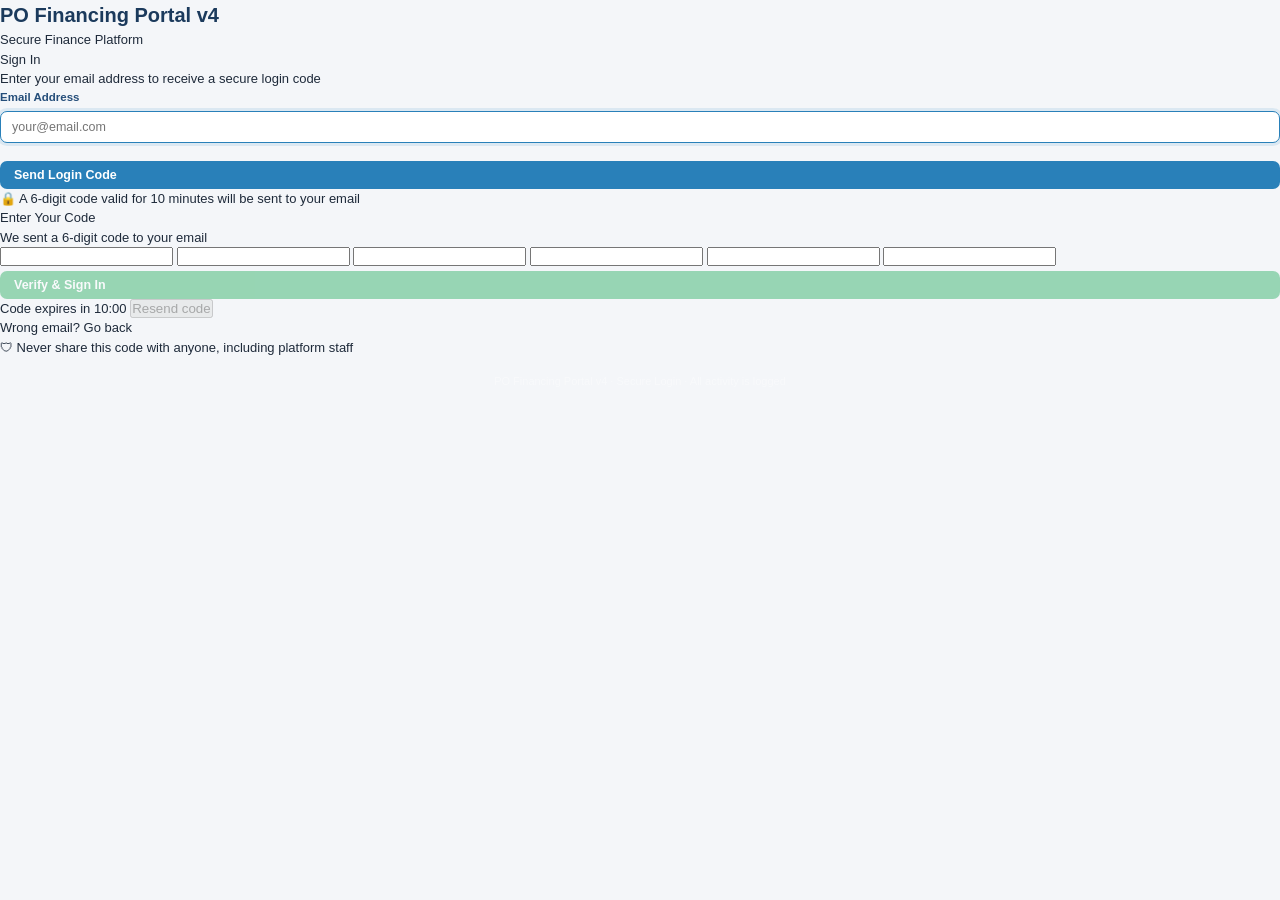
==== index.html @ a60dd1bc "Add files via upload" ====
<!DOCTYPE html>
<!-- ============================================================
     index.html
     Version : 2.2
     Updated : 2026-04-03
     Changes :
       v1.7 — External config.js + navbar.js; clears stale sessionStorage.
       v1.9 — Cache-busting ?v=1.6 on all shared asset references.
       v2.0 — Debug: all catch blocks show e.message on screen.
       v2.1 — (previous fix)
       v2.2 — Asset refs bumped to ?v=1.8 (navbar.js v1.8).
               index.html deliberately does NOT set POF_REQUIRE_AUTH.
               navbar.js v1.7 auth gate caused an infinite redirect loop
               here: no token -> redirect to /index.html -> no token ->
               loop. Fixed in navbar.js v1.8: gate only fires when
               POF_REQUIRE_AUTH = true is set before navbar.js loads.
               Login page is a public page and must never set this flag.
     ============================================================ -->
<html>
<head>
  <meta charset="UTF-8">
  <meta name="viewport" content="width=device-width, initial-scale=1">
  <title>Login — PO Financing Portal v4</title>
  <link rel="stylesheet" href="/css/styles.css?v=1.8">
  <script src="/js/config.js?v=1.8"></script>
  <script src="/js/navbar.js?v=1.8"></script>
</head>
<body>
<script>
// Dynamic platform name injection from POF_CONFIG
document.addEventListener('DOMContentLoaded', function() {
  const name = window.POF_CONFIG && window.POF_CONFIG.PLATFORM_NAME;
  if (name) {
    document.querySelectorAll('.platform-name').forEach(el => el.textContent = name);
    document.querySelectorAll('.platform-currency').forEach(el => el.textContent = window.POF_CONFIG.CURRENCY || 'MYR');
    document.querySelectorAll('.platform-timezone').forEach(el => el.textContent = window.POF_CONFIG.TIMEZONE || '');
    document.title = document.title.replace('PO Financing Portal v4', name);
  }
});
</script>



<div class="login-wrap">
  <div class="login-card">
    <div class="login-logo">
      <h1><span class="platform-name">PO Financing Portal v4</span></h1>
      <p>Secure Finance Platform</p>
    </div>

    <!-- Step 1: Email -->
    <div id="step-email" class="step active">
      <div class="login-title">Sign In</div>
      <div class="login-sub">Enter your email address to receive a secure login code</div>
      <div id="err-email" class="err-msg"></div>
      <div class="form-group">
        <label class="form-label">Email Address</label>
        <input type="email" id="inp-email" class="form-control" placeholder="your@email.com"
               autocomplete="email" autofocus
               onkeydown="if(event.key==='Enter')doSendOtp()">
      </div>
      <button class="btn btn-primary" onclick="doSendOtp()" style="width:100%;margin-top:4px" id="btn-send">
        Send Login Code
      </button>
      <div class="security-note">
        🔒 A 6-digit code valid for 10 minutes will be sent to your email
      </div>
    </div>

    <!-- Step 2: OTP -->
    <div id="step-otp" class="step">
      <div class="login-title">Enter Your Code</div>
      <div class="login-sub" id="otp-sub">We sent a 6-digit code to your email</div>
      <div id="err-otp" class="err-msg"></div>

      <div class="otp-grid" id="otp-grid">
        <input type="text" class="otp-digit" maxlength="1" inputmode="numeric" pattern="[0-9]">
        <input type="text" class="otp-digit" maxlength="1" inputmode="numeric" pattern="[0-9]">
        <input type="text" class="otp-digit" maxlength="1" inputmode="numeric" pattern="[0-9]">
        <input type="text" class="otp-digit" maxlength="1" inputmode="numeric" pattern="[0-9]">
        <input type="text" class="otp-digit" maxlength="1" inputmode="numeric" pattern="[0-9]">
        <input type="text" class="otp-digit" maxlength="1" inputmode="numeric" pattern="[0-9]">
      </div>

      <button class="btn btn-success" onclick="doVerifyOtp()" style="width:100%;margin-top:4px" id="btn-verify" disabled>
        Verify & Sign In
      </button>

      <div class="resend-row">
        Code expires in <span class="timer" id="otp-timer">10:00</span>
        <button class="resend-btn" id="btn-resend" onclick="doResend()" disabled>Resend code</button>
      </div>

      <div class="back-link">
        Wrong email? <span onclick="goBack()">Go back</span>
      </div>

      <div class="security-note">
        🛡 Never share this code with anyone, including platform staff
      </div>
    </div>

  </div>
  <div style="text-align:center;margin-top:16px;font-size:11px;color:rgba(255,255,255,0.4)">
    <span class="platform-name">PO Financing Portal v4</span> · Secure Login · All activity is logged
  </div>
</div>

<div id="toast"></div>

<script>
let currentEmail = '';
let timerInterval = null;
let timerSeconds  = 600; // 10 min

// ── OTP Grid wiring ───────────────────────────────────────────
const digits = document.querySelectorAll('.otp-digit');
digits.forEach((d, i) => {
  d.addEventListener('input', () => {
    d.value = d.value.replace(/\D/g, '').slice(-1);
    d.classList.toggle('filled', d.value !== '');
    if (d.value && i < 5) digits[i + 1].focus();
    checkOtpComplete();
  });
  d.addEventListener('keydown', e => {
    if (e.key === 'Backspace' && !d.value && i > 0) digits[i - 1].focus();
    if (e.key === 'Enter') doVerifyOtp();
  });
  d.addEventListener('paste', e => {
    e.preventDefault();
    const paste = (e.clipboardData || window.clipboardData).getData('text').replace(/\D/g,'').slice(0,6);
    paste.split('').forEach((c, idx) => { if (digits[idx]) { digits[idx].value = c; digits[idx].classList.add('filled'); }});
    checkOtpComplete();
    if (paste.length === 6) digits[5].focus();
  });
});

function checkOtpComplete() {
  const code = getOtpValue();
  document.getElementById('btn-verify').disabled = code.length < 6;
}

function getOtpValue() {
  return Array.from(digits).map(d => d.value).join('');
}

function clearOtp() {
  digits.forEach(d => { d.value = ''; d.classList.remove('filled'); });
  digits[0].focus();
  document.getElementById('btn-verify').disabled = true;
}

// ── Step 1: Send OTP ──────────────────────────────────────────
async function doSendOtp() {
  const email = document.getElementById('inp-email').value.trim();
  const errEl = document.getElementById('err-email');
  errEl.classList.remove('show');

  if (!email || !email.includes('@')) {
    showErr('err-email', 'Please enter a valid email address');
    return;
  }

  const btn = document.getElementById('btn-send');
  btn.disabled = true;
  btn.innerHTML = '<span class="spinner"></span> Sending…';

  try {
    const res = await API.call('SEND_OTP', { email });
    if (!res.success && res.error) {
      showErr('err-email', res.error);
      btn.disabled = false;
      btn.textContent = 'Send Login Code';
      return;
    }
    currentEmail = email;
    document.getElementById('otp-sub').textContent =
      `We sent a 6-digit code to ${email.replace(/(.{2}).+(@.+)/, '$1…$2')}`;
    showStep('step-otp');
    startTimer();
    digits[0].focus();
  } catch(e) {
    showErr('err-email', 'Error: ' + e.message);
    btn.disabled = false;
    btn.textContent = 'Send Login Code';
  }
}

// ── Step 2: Verify OTP ────────────────────────────────────────
async function doVerifyOtp() {
  const otp   = getOtpValue();
  const errEl = document.getElementById('err-otp');
  errEl.classList.remove('show');

  if (otp.length < 6) return;

  const btn = document.getElementById('btn-verify');
  btn.disabled = true;
  btn.innerHTML = '<span class="spinner"></span> Verifying…';

  try {
    const res = await API.call('VERIFY_OTP', { email: currentEmail, otp });

    if (!res.success) {
      showErr('err-otp', res.error || 'Invalid code. Please try again.');
      clearOtp();
      btn.disabled = false;
      btn.textContent = 'Verify & Sign In';
      return;
    }

    // Store session
    sessionStorage.setItem('pof_token',   res.token);
    sessionStorage.setItem('pof_user',    JSON.stringify({
      userId:      res.userId,
      email:       res.email,
      fullName:    res.fullName,
      realm:       res.realm,
      primaryRole: res.primaryRole,
      clientId:    res.clientId,
      investorId:  res.investorId,
    }));

    btn.innerHTML = '✓ Signed in! Redirecting…';
    clearInterval(timerInterval);

    // Redirect to correct portal
    setTimeout(() => { window.location.href = res.redirectTo || '?page=ops'; }, 600);

  } catch(e) {
    showErr('err-otp', 'Error: ' + e.message);
    clearOtp();
    btn.disabled = false;
    btn.textContent = 'Verify & Sign In';
  }
}

// ── Resend ────────────────────────────────────────────────────
async function doResend() {
  clearInterval(timerInterval);
  clearOtp();
  document.getElementById('err-otp').classList.remove('show');
  document.getElementById('btn-resend').disabled = true;

  try {
    const res = await API.call('SEND_OTP', { email: currentEmail });
    if (!res.success && res.error) {
      showErr('err-otp', res.error);
    } else {
      Toast.success('New code sent!');
      timerSeconds = 600;
      startTimer();
    }
  } catch(e) {
    showErr('err-otp', 'Error: ' + e.message);
  }
}

function goBack() {
  clearInterval(timerInterval);
  clearOtp();
  document.getElementById('err-email').classList.remove('show');
  document.getElementById('err-otp').classList.remove('show');
  const btn = document.getElementById('btn-send');
  btn.disabled = false;
  btn.textContent = 'Send Login Code';
  showStep('step-email');
}

// ── Timer ─────────────────────────────────────────────────────
function startTimer() {
  timerSeconds = 600;
  document.getElementById('btn-resend').disabled = true;
  clearInterval(timerInterval);
  timerInterval = setInterval(() => {
    timerSeconds--;
    const m = Math.floor(timerSeconds / 60);
    const s = timerSeconds % 60;
    document.getElementById('otp-timer').textContent =
      `${String(m).padStart(2,'0')}:${String(s).padStart(2,'0')}`;
    if (timerSeconds <= 0) {
      clearInterval(timerInterval);
      document.getElementById('otp-timer').textContent = 'Expired';
      document.getElementById('otp-timer').style.color = 'var(--red)';
      document.getElementById('btn-resend').disabled = false;
      document.getElementById('btn-verify').disabled = true;
      showErr('err-otp', 'Code has expired. Please request a new one.');
    }
    // Enable resend after 60s
    if (timerSeconds === 540) document.getElementById('btn-resend').disabled = false;
  }, 1000);
}

// ── Helpers ───────────────────────────────────────────────────
function showStep(id) {
  document.querySelectorAll('.step').forEach(s => s.classList.remove('active'));
  document.getElementById(id).classList.add('active');
}

function showErr(id, msg) {
  const el = document.getElementById(id);
  el.textContent = msg;
  el.classList.add('show');
}

// ── Check if already logged in ────────────────────────────────
async function checkExistingSession() {
  const token = sessionStorage.getItem('pof_token');
  if (!token) return;
  try {
    const ctx = await API.call('GET_SESSION_CONTEXT', {});
    if (ctx.valid) {
      window.location.href = ctx.redirectTo || '?page=ops';
    } else {
      sessionStorage.removeItem('pof_token');
      sessionStorage.removeItem('pof_user');
    }
  } catch(e) {
    sessionStorage.removeItem('pof_token');
  }
}

document.addEventListener('DOMContentLoaded', () => {
  API.token = sessionStorage.getItem('pof_token');
  checkExistingSession();
  document.getElementById('inp-email').focus();
});
</script>
</body>
</html>
---- css/styles.css ----
:root {
  --navy:   #1B3A5C;
  --navy2:  #254E7A;
  --blue:   #2980B9;
  --teal:   #1ABC9C;
  --amber:  #E67E22;
  --red:    #E74C3C;
  --green:  #27AE60;
  --purple: #8E44AD;
  --lgray:  #F4F6F9;
  --mgray:  #8E9BAE;
  --border: #DDE3ED;
  --text:   #1E2A3A;
  --white:  #FFFFFF;
  --shadow: 0 2px 8px rgba(27,58,92,0.10);
  --shadow-md: 0 4px 16px rgba(27,58,92,0.14);
  --radius: 10px;
  --font: 'Inter', -apple-system, BlinkMacSystemFont, 'Segoe UI', sans-serif;
}
* { box-sizing: border-box; margin: 0; padding: 0; }
body { font-family: var(--font); background: var(--lgray); color: var(--text); font-size: 13px; line-height: 1.5; }
h1 { font-size: 20px; font-weight: 700; color: var(--navy); }
h2 { font-size: 15px; font-weight: 600; color: var(--navy); }
h3 { font-size: 13px; font-weight: 600; color: var(--navy2); }

/* Layout */
.app-layout   { display: flex; min-height: 100vh; }
.sidebar      { width: 220px; background: var(--navy); min-height: 100vh; flex-shrink: 0; position: fixed; top: 0; left: 0; bottom: 0; overflow-y: auto; z-index: 100; }
.main-content { margin-left: 220px; flex: 1; min-height: 100vh; padding: 24px; }
.topbar       { display: flex; justify-content: space-between; align-items: center; margin-bottom: 20px; }

/* Sidebar */
.sidebar-logo  { padding: 20px 16px; border-bottom: 1px solid rgba(255,255,255,0.12); }
.sidebar-logo h1 { color: #fff; font-size: 14px; line-height: 1.3; }
.sidebar-logo small { color: rgba(255,255,255,0.55); font-size: 11px; }
.sidebar-section { padding: 8px 0; border-bottom: 1px solid rgba(255,255,255,0.08); }
.sidebar-section-label { font-size: 10px; font-weight: 700; color: rgba(255,255,255,0.4); letter-spacing: 0.08em; text-transform: uppercase; padding: 8px 16px 4px; }
.nav-link { display: flex; align-items: center; gap: 9px; padding: 9px 16px; color: rgba(255,255,255,0.75); text-decoration: none; font-size: 12.5px; transition: all 0.15s; cursor: pointer; border: none; background: none; width: 100%; text-align: left; }
.nav-link:hover, .nav-link.active { background: rgba(255,255,255,0.12); color: #fff; }
.nav-link svg { flex-shrink: 0; opacity: 0.8; }

/* Cards */
.card         { background: var(--white); border-radius: var(--radius); box-shadow: var(--shadow); padding: 18px 20px; }
.card-header  { display: flex; justify-content: space-between; align-items: center; margin-bottom: 14px; padding-bottom: 10px; border-bottom: 1px solid var(--border); }
.card-title   { font-size: 13px; font-weight: 600; color: var(--navy); }
.grid-2 { display: grid; grid-template-columns: 1fr 1fr; gap: 16px; }
.grid-3 { display: grid; grid-template-columns: 1fr 1fr 1fr; gap: 16px; }
.grid-4 { display: grid; grid-template-columns: repeat(4, 1fr); gap: 14px; }

/* KPI Cards */
.kpi { background: var(--white); border-radius: var(--radius); padding: 16px 18px; box-shadow: var(--shadow); border-left: 4px solid var(--blue); }
.kpi-label  { font-size: 11px; color: var(--mgray); font-weight: 600; text-transform: uppercase; letter-spacing: 0.04em; }
.kpi-value  { font-size: 22px; font-weight: 700; color: var(--navy); margin: 4px 0 2px; }
.kpi-sub    { font-size: 11px; color: var(--mgray); }
.kpi.green  { border-left-color: var(--green); }
.kpi.amber  { border-left-color: var(--amber); }
.kpi.red    { border-left-color: var(--red); }
.kpi.teal   { border-left-color: var(--teal); }
.kpi.purple { border-left-color: var(--purple); }

/* Tables */
.tbl-wrap { overflow-x: auto; }
table     { width: 100%; border-collapse: collapse; font-size: 12.5px; }
thead th  { background: var(--navy); color: #fff; padding: 9px 12px; text-align: left; font-size: 11px; font-weight: 600; white-space: nowrap; }
tbody td  { padding: 9px 12px; border-bottom: 1px solid var(--border); vertical-align: middle; }
tbody tr:hover { background: #F8FAFC; }
tbody tr:last-child td { border-bottom: none; }

/* Badges */
.badge { display: inline-flex; align-items: center; padding: 2px 9px; border-radius: 20px; font-size: 11px; font-weight: 600; white-space: nowrap; }
.badge-green  { background: #E8F8F2; color: #1D8A55; }
.badge-red    { background: #FDEDEC; color: #C0392B; }
.badge-amber  { background: #FEF6E7; color: #C07000; }
.badge-blue   { background: #EBF4FB; color: #1A6FA8; }
.badge-purple { background: #F4ECF7; color: #7D3C98; }
.badge-gray   { background: #F0F3F7; color: #5D6D7E; }
.badge-teal   { background: #E8F8F5; color: #148F77; }
.badge-navy   { background: #EBF0F7; color: #1B3A5C; }

/* Buttons */
.btn { display: inline-flex; align-items: center; gap: 6px; padding: 7px 14px; border-radius: 7px; font-size: 12.5px; font-weight: 600; cursor: pointer; border: none; transition: all 0.15s; }
.btn-primary  { background: var(--blue);  color: #fff; }
.btn-primary:hover  { background: #2070A5; }
.btn-success  { background: var(--green); color: #fff; }
.btn-success:hover  { background: #229954; }
.btn-amber    { background: var(--amber); color: #fff; }
.btn-amber:hover    { background: #CA6F1E; }
.btn-danger   { background: var(--red);   color: #fff; }
.btn-danger:hover   { background: #C0392B; }
.btn-ghost    { background: transparent; border: 1px solid var(--border); color: var(--text); }
.btn-ghost:hover    { background: var(--lgray); }
.btn-sm { padding: 4px 10px; font-size: 11.5px; }
.btn:disabled { opacity: 0.45; cursor: not-allowed; }

/* Forms */
.form-group { margin-bottom: 14px; }
.form-label { display: block; font-size: 11.5px; font-weight: 600; color: var(--navy2); margin-bottom: 5px; }
.form-control, select, textarea {
  width: 100%; padding: 8px 11px; border: 1px solid var(--border);
  border-radius: 7px; font-size: 12.5px; color: var(--text);
  background: var(--white); transition: border 0.15s; font-family: var(--font);
}
.form-control:focus, select:focus, textarea:focus { outline: none; border-color: var(--blue); box-shadow: 0 0 0 3px rgba(41,128,185,0.12); }
textarea { resize: vertical; min-height: 70px; }
.form-hint { font-size: 11px; color: var(--mgray); margin-top: 4px; }
.form-row   { display: grid; grid-template-columns: 1fr 1fr; gap: 12px; }

/* Modal */
.modal-overlay { position: fixed; inset: 0; background: rgba(0,0,0,0.45); z-index: 500; display: flex; align-items: center; justify-content: center; padding: 20px; }
.modal { background: #fff; border-radius: 12px; box-shadow: var(--shadow-md); width: 100%; max-width: 520px; max-height: 88vh; overflow-y: auto; }
.modal-lg { max-width: 720px; }
.modal-header { padding: 18px 20px 14px; border-bottom: 1px solid var(--border); display: flex; justify-content: space-between; align-items: center; }
.modal-body   { padding: 18px 20px; }
.modal-footer { padding: 14px 20px; border-top: 1px solid var(--border); display: flex; justify-content: flex-end; gap: 8px; background: var(--lgray); border-radius: 0 0 12px 12px; }
.close-btn { background: none; border: none; cursor: pointer; color: var(--mgray); font-size: 18px; padding: 2px 6px; border-radius: 4px; }
.close-btn:hover { background: var(--lgray); color: var(--text); }

/* Tabs */
.tabs      { display: flex; border-bottom: 2px solid var(--border); margin-bottom: 18px; gap: 2px; }
.tab       { padding: 8px 16px; font-size: 12.5px; font-weight: 600; color: var(--mgray); cursor: pointer; border-bottom: 3px solid transparent; margin-bottom: -2px; transition: all 0.15s; }
.tab:hover { color: var(--navy); }
.tab.active { color: var(--blue); border-bottom-color: var(--blue); }

/* Alerts */
.alert { padding: 10px 14px; border-radius: 8px; font-size: 12.5px; margin-bottom: 14px; display: flex; align-items: flex-start; gap: 8px; }
.alert-info    { background: #EBF4FB; border-left: 4px solid var(--blue); color: #1A5276; }
.alert-success { background: #E8F8F2; border-left: 4px solid var(--green); color: #1D6A3E; }
.alert-warning { background: #FEF6E7; border-left: 4px solid var(--amber); color: #784212; }
.alert-error   { background: #FDEDEC; border-left: 4px solid var(--red); color: #922B21; }

/* Utils */
.text-right  { text-align: right; }
.text-center { text-align: center; }
.text-muted  { color: var(--mgray); }
.text-green  { color: var(--green); }
.text-red    { color: var(--red); }
.text-amber  { color: var(--amber); }
.text-bold   { font-weight: 700; }
.mt-8  { margin-top: 8px; }
.mt-12 { margin-top: 12px; }
.mt-16 { margin-top: 16px; }
.mb-16 { margin-bottom: 16px; }
.hidden { display: none !important; }
.flex   { display: flex; }
.flex-between { display: flex; justify-content: space-between; align-items: center; }
.flex-gap { display: flex; gap: 8px; align-items: center; }
.amount { font-variant-numeric: tabular-nums; font-weight: 600; }

/* Progress bar */
.prog-bar { height: 8px; background: var(--border); border-radius: 99px; overflow: hidden; }
.prog-fill { height: 100%; border-radius: 99px; transition: width 0.4s; background: var(--blue); }
.prog-fill.green  { background: var(--green); }
.prog-fill.amber  { background: var(--amber); }
.prog-fill.red    { background: var(--red); }

/* Toast */
#toast { position: fixed; bottom: 24px; right: 24px; z-index: 9999; display: flex; flex-direction: column; gap: 8px; }
.toast-item { padding: 12px 16px; border-radius: 9px; color: #fff; font-size: 12.5px; font-weight: 500; box-shadow: var(--shadow-md); animation: slideIn 0.2s ease; max-width: 320px; }
.toast-item.success { background: var(--green); }
.toast-item.error   { background: var(--red); }
.toast-item.info    { background: var(--blue); }
.toast-item.warning { background: var(--amber); }
@keyframes slideIn { from { transform: translateX(60px); opacity: 0; } to { transform: translateX(0); opacity: 1; } }

/* Spinner */
.spinner { width: 18px; height: 18px; border: 2px solid rgba(255,255,255,0.35); border-top-color: #fff; border-radius: 50%; animation: spin 0.7s linear infinite; display: inline-block; }
@keyframes spin { to { transform: rotate(360deg); } }
.loading-row td { text-align: center; color: var(--mgray); padding: 24px; }

/* Divider */
.divider { height: 1px; background: var(--border); margin: 16px 0; }

/* Responsive */
@media (max-width: 900px) {
  .grid-4 { grid-template-columns: 1fr 1fr; }
  .grid-3 { grid-template-columns: 1fr 1fr; }
  .sidebar { width: 64px; }
  .sidebar .nav-label, .sidebar-section-label, .sidebar-logo small { display: none; }
  .main-content { margin-left: 64px; }
}
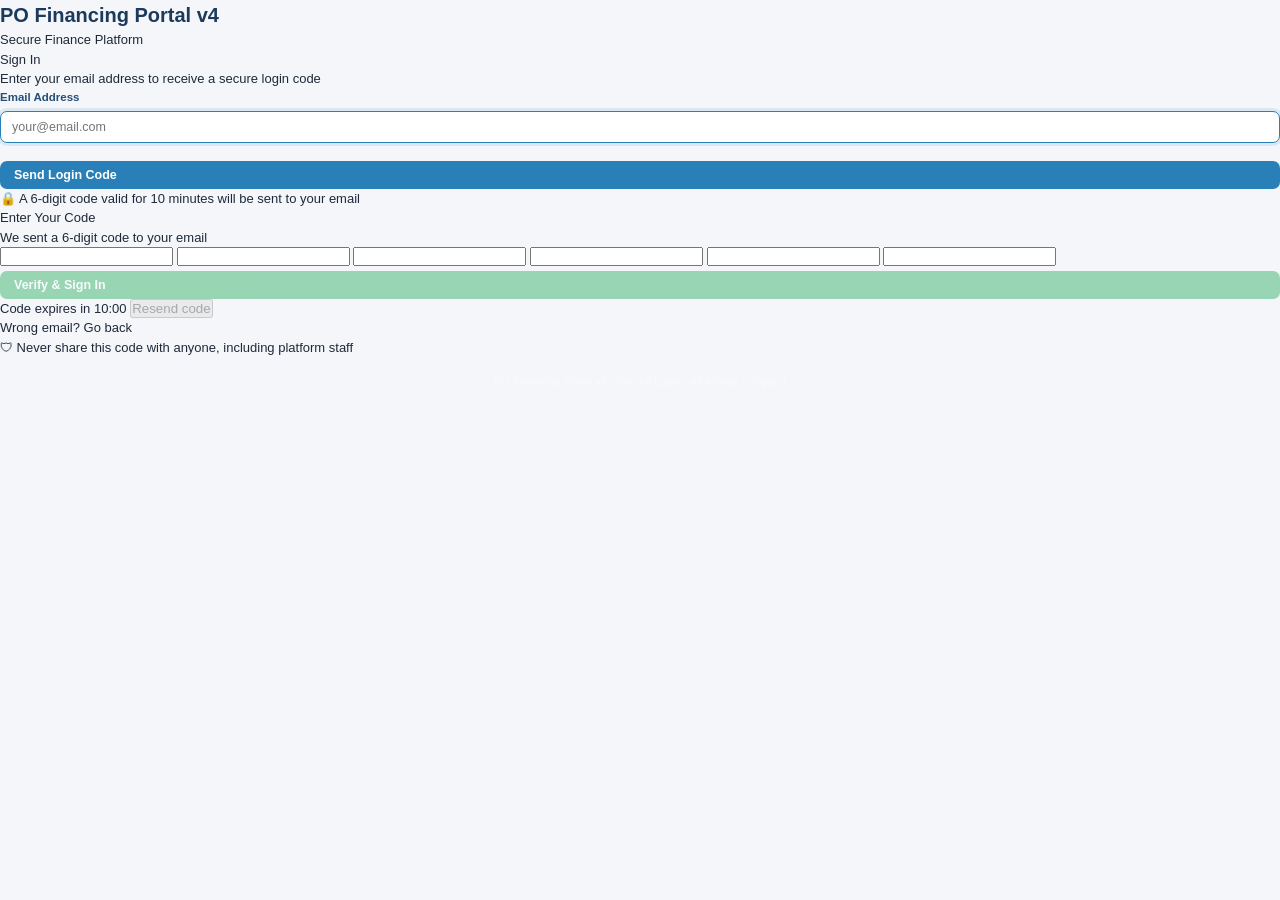
==== commit 405a4df9: "Add files via upload" ====
--- a/index.html
+++ b/index.html
@@ -1,20 +1,15 @@
 <!DOCTYPE html>
 <!-- ============================================================
      index.html
-     Version : 2.2
+     Version : 2.3
      Updated : 2026-04-03
      Changes :
-       v1.7 — External config.js + navbar.js; clears stale sessionStorage.
-       v1.9 — Cache-busting ?v=1.6 on all shared asset references.
-       v2.0 — Debug: all catch blocks show e.message on screen.
-       v2.1 — (previous fix)
-       v2.2 — Asset refs bumped to ?v=1.8 (navbar.js v1.8).
-               index.html deliberately does NOT set POF_REQUIRE_AUTH.
-               navbar.js v1.7 auth gate caused an infinite redirect loop
-               here: no token -> redirect to /index.html -> no token ->
-               loop. Fixed in navbar.js v1.8: gate only fires when
-               POF_REQUIRE_AUTH = true is set before navbar.js loads.
-               Login page is a public page and must never set this flag.
+       v2.2 — Asset refs bumped to v=1.8; no POF_REQUIRE_AUTH on login page.
+       v2.3 — Fix I1: DOMContentLoaded now clears pof_ctx on every load.
+               CLAUDE.md rule: login page must clear pof_ctx to prevent
+               stale ctx from previous broken session being reused by
+               Session.load() on next portal load without re-validating.
+               Also clears pof_ctx in checkExistingSession() error paths.
      ============================================================ -->
 <html>
 <head>
@@ -23,7 +18,7 @@
   <title>Login — PO Financing Portal v4</title>
   <link rel="stylesheet" href="/css/styles.css?v=1.8">
   <script src="/js/config.js?v=1.8"></script>
-  <script src="/js/navbar.js?v=1.8"></script>
+  <script src="/js/navbar.js?v=2.0"></script>
 </head>
 <body>
 <script>
@@ -314,13 +309,19 @@
     } else {
       sessionStorage.removeItem('pof_token');
       sessionStorage.removeItem('pof_user');
+      sessionStorage.removeItem('pof_ctx');
     }
   } catch(e) {
     sessionStorage.removeItem('pof_token');
+    sessionStorage.removeItem('pof_ctx');
   }
 }
 
 document.addEventListener('DOMContentLoaded', () => {
+  // CLAUDE.md: index.html MUST clear pof_ctx on load.
+  // Prevents a stale ctx from a previous broken session being reused
+  // by Session.load() on the next portal page without re-validating.
+  sessionStorage.removeItem('pof_ctx');
   API.token = sessionStorage.getItem('pof_token');
   checkExistingSession();
   document.getElementById('inp-email').focus();
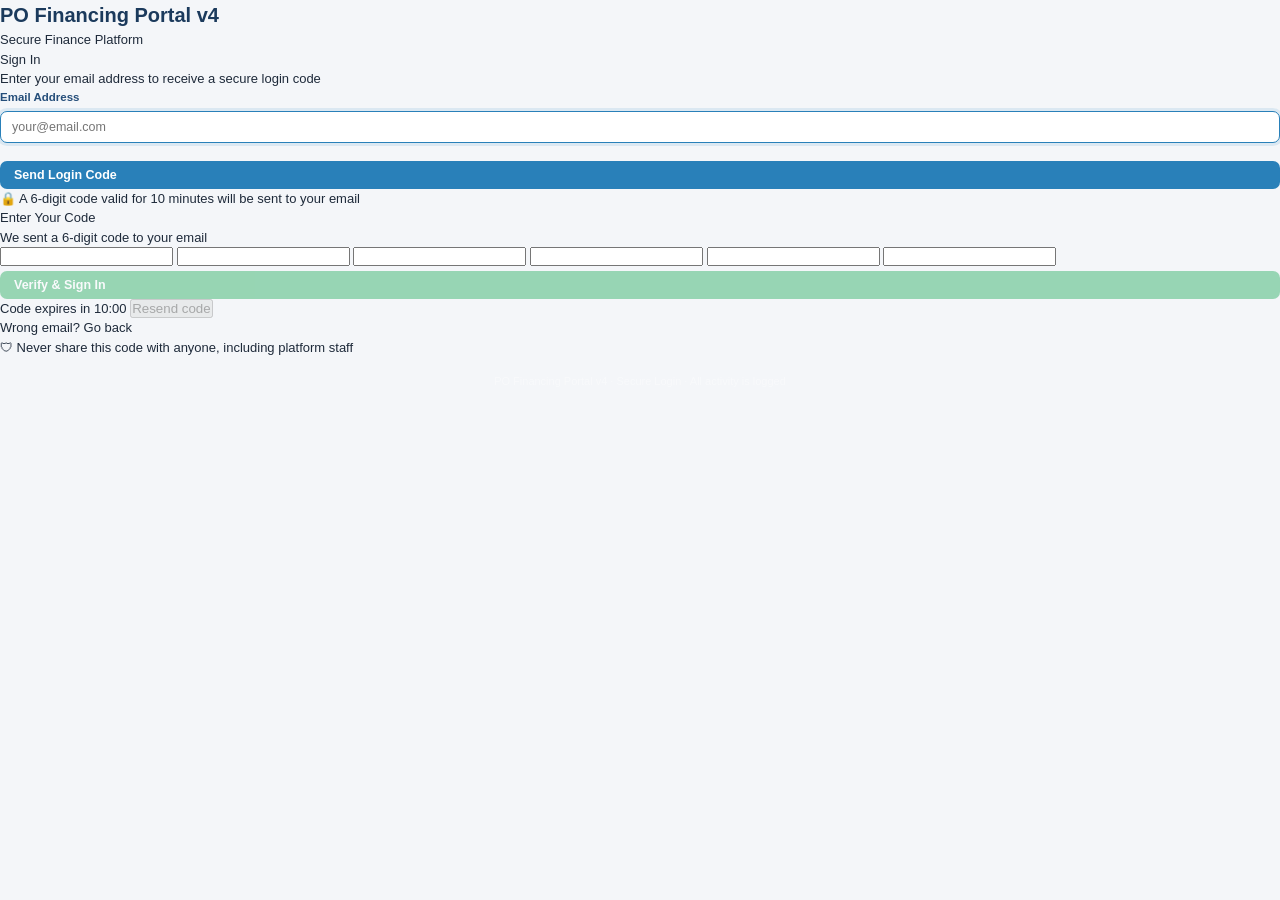
==== commit e703b4ce: "Update index.html" ====
--- a/index.html
+++ b/index.html
@@ -1,15 +1,19 @@
 <!DOCTYPE html>
 <!-- ============================================================
      index.html
-     Version : 2.3
-     Updated : 2026-04-03
+     Version : 2.4
+     Updated : 2026-04-15
      Changes :
-       v2.2 — Asset refs bumped to v=1.8; no POF_REQUIRE_AUTH on login page.
-       v2.3 — Fix I1: DOMContentLoaded now clears pof_ctx on every load.
+       v2.2 -- Asset refs bumped to v=1.8; no POF_REQUIRE_AUTH on login page.
+       v2.3 -- Fix I1: DOMContentLoaded now clears pof_ctx on every load.
                CLAUDE.md rule: login page must clear pof_ctx to prevent
                stale ctx from previous broken session being reused by
                Session.load() on next portal load without re-validating.
                Also clears pof_ctx in checkExistingSession() error paths.
+       v2.4 -- Fix I2: SUPER_ADMIN redirected to /portals/admin.html
+               instead of /portals/ops.html. _getRedirectUrl() only knows
+               realm (PLATFORM) not role, so role check done client-side
+               using res.primaryRole / ctx.primaryRole before redirect.
      ============================================================ -->
 <html>
 <head>
@@ -216,11 +220,11 @@
       investorId:  res.investorId,
     }));
 
-    btn.innerHTML = '✓ Signed in! Redirecting…';
+    btn.innerHTML = '&#x2713; Signed in! Redirecting&hellip;';
     clearInterval(timerInterval);
 
-    // Redirect to correct portal
-    setTimeout(() => { window.location.href = res.redirectTo || '?page=ops'; }, 600);
+    // Fix I2: SUPER_ADMIN goes to admin.html, all other PLATFORM roles to ops.html
+    setTimeout(() => { window.location.href = _resolveRedirect(res.redirectTo, res.primaryRole); }, 600);
 
   } catch(e) {
     showErr('err-otp', 'Error: ' + e.message);
@@ -298,6 +302,17 @@
   el.classList.add('show');
 }
 
+// ── Role-aware redirect resolver ──────────────────────────────
+// Fix I2: _getRedirectUrl() in Auth.gs only knows realm, not role.
+// SUPER_ADMIN must land on admin.html, not ops.html.
+function _resolveRedirect(defaultUrl, primaryRole) {
+  const routes = window.POF_CONFIG && window.POF_CONFIG.ROUTES;
+  if (primaryRole === 'SUPER_ADMIN' && routes && routes.admin) {
+    return routes.admin;
+  }
+  return defaultUrl || (routes && routes.ops) || '/portals/ops.html';
+}
+
 // ── Check if already logged in ────────────────────────────────
 async function checkExistingSession() {
   const token = sessionStorage.getItem('pof_token');
@@ -305,7 +320,8 @@
   try {
     const ctx = await API.call('GET_SESSION_CONTEXT', {});
     if (ctx.valid) {
-      window.location.href = ctx.redirectTo || '?page=ops';
+      // Fix I2: apply role-aware redirect for existing sessions too
+      window.location.href = _resolveRedirect(ctx.redirectTo, ctx.primaryRole);
     } else {
       sessionStorage.removeItem('pof_token');
       sessionStorage.removeItem('pof_user');
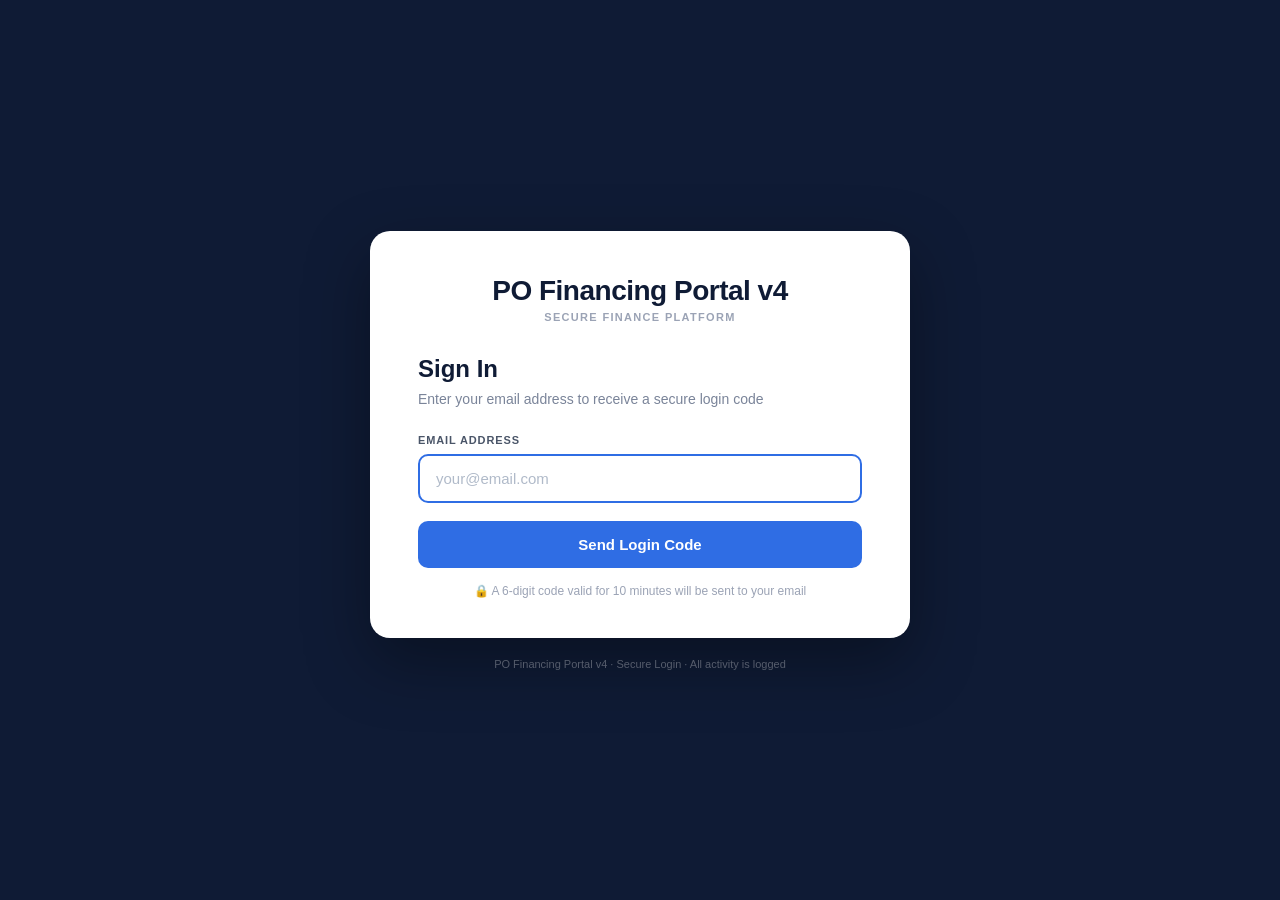
==== commit 912f2cca: "Update index.html" ====
--- a/index.html
+++ b/index.html
@@ -1,116 +1,362 @@
 <!DOCTYPE html>
 <!-- ============================================================
      index.html
-     Version : 2.4
+     Version : 2.5
      Updated : 2026-04-15
      Changes :
-       v2.2 -- Asset refs bumped to v=1.8; no POF_REQUIRE_AUTH on login page.
-       v2.3 -- Fix I1: DOMContentLoaded now clears pof_ctx on every load.
-               CLAUDE.md rule: login page must clear pof_ctx to prevent
-               stale ctx from previous broken session being reused by
-               Session.load() on next portal load without re-validating.
-               Also clears pof_ctx in checkExistingSession() error paths.
-       v2.4 -- Fix I2: SUPER_ADMIN redirected to /portals/admin.html
-               instead of /portals/ops.html. _getRedirectUrl() only knows
-               realm (PLATFORM) not role, so role check done client-side
-               using res.primaryRole / ctx.primaryRole before redirect.
+       v2.5 -- Redesigned login page to match reference UI:
+               dark navy background, white rounded card, bold
+               OTP digit boxes with blue focus ring, monospace
+               bold countdown timer, Resend + Go back links.
+               All JS logic unchanged from v2.4.
+       v2.4 -- Fix I2: SUPER_ADMIN redirected to admin.html.
+       v2.3 -- Fix I1: DOMContentLoaded clears pof_ctx.
+       v2.2 -- Asset refs bumped to v=1.8.
      ============================================================ -->
 <html>
 <head>
   <meta charset="UTF-8">
   <meta name="viewport" content="width=device-width, initial-scale=1">
   <title>Login — PO Financing Portal v4</title>
-  <link rel="stylesheet" href="/css/styles.css?v=1.8">
   <script src="/js/config.js?v=1.8"></script>
-  <script src="/js/navbar.js?v=2.0"></script>
+  <script src="/js/navbar.js?v=2.1"></script>
+  <style>
+    *, *::before, *::after { box-sizing: border-box; margin: 0; padding: 0; }
+
+    body {
+      min-height: 100vh;
+      background: #0f1b35;
+      display: flex;
+      flex-direction: column;
+      align-items: center;
+      justify-content: center;
+      font-family: -apple-system, BlinkMacSystemFont, 'Segoe UI', Roboto, sans-serif;
+      padding: 24px 16px;
+    }
+
+    /* ── Card ─────────────────────────────────────────────── */
+    .login-card {
+      background: #fff;
+      border-radius: 20px;
+      padding: 44px 48px 40px;
+      width: 100%;
+      max-width: 540px;
+      box-shadow: 0 24px 64px rgba(0,0,0,0.35);
+    }
+
+    /* ── Logo / Header ────────────────────────────────────── */
+    .login-logo {
+      text-align: center;
+      margin-bottom: 32px;
+    }
+    .login-logo h1 {
+      font-size: 28px;
+      font-weight: 800;
+      color: #0f1b35;
+      letter-spacing: -0.5px;
+    }
+    .login-logo p {
+      font-size: 11px;
+      font-weight: 600;
+      letter-spacing: 0.12em;
+      text-transform: uppercase;
+      color: #9ba3b5;
+      margin-top: 4px;
+    }
+
+    /* ── Step visibility ──────────────────────────────────── */
+    .step { display: none; }
+    .step.active { display: block; }
+
+    /* ── Step titles ──────────────────────────────────────── */
+    .login-title {
+      font-size: 24px;
+      font-weight: 800;
+      color: #0f1b35;
+      margin-bottom: 6px;
+    }
+    .login-sub {
+      font-size: 14px;
+      color: #7a8499;
+      margin-bottom: 24px;
+      line-height: 1.5;
+    }
+
+    /* ── Form ─────────────────────────────────────────────── */
+    .field-label {
+      display: block;
+      font-size: 11px;
+      font-weight: 700;
+      letter-spacing: 0.08em;
+      text-transform: uppercase;
+      color: #4a5568;
+      margin-bottom: 8px;
+    }
+    .field-input {
+      width: 100%;
+      padding: 14px 16px;
+      font-size: 15px;
+      border: 2px solid #d1d9e6;
+      border-radius: 10px;
+      outline: none;
+      color: #0f1b35;
+      background: #fff;
+      transition: border-color 0.15s;
+      margin-bottom: 18px;
+    }
+    .field-input:focus { border-color: #2f6de4; }
+    .field-input::placeholder { color: #b0bac9; }
+
+    /* ── Primary button ───────────────────────────────────── */
+    .btn-primary {
+      width: 100%;
+      padding: 15px;
+      font-size: 15px;
+      font-weight: 700;
+      color: #fff;
+      background: #2f6de4;
+      border: none;
+      border-radius: 10px;
+      cursor: pointer;
+      transition: background 0.15s, opacity 0.15s;
+      display: flex;
+      align-items: center;
+      justify-content: center;
+      gap: 8px;
+    }
+    .btn-primary:hover:not(:disabled) { background: #2560d0; }
+    .btn-primary:disabled { opacity: 0.55; cursor: not-allowed; }
+
+    /* Verify button — lighter when disabled */
+    .btn-verify {
+      width: 100%;
+      padding: 15px;
+      font-size: 15px;
+      font-weight: 700;
+      color: #2f6de4;
+      background: #eef3fd;
+      border: none;
+      border-radius: 10px;
+      cursor: pointer;
+      transition: background 0.15s, color 0.15s;
+      margin-top: 4px;
+    }
+    .btn-verify:not(:disabled):hover { background: #2f6de4; color: #fff; }
+    .btn-verify:disabled { opacity: 0.55; cursor: not-allowed; }
+
+    /* ── Security note ────────────────────────────────────── */
+    .security-note {
+      font-size: 12px;
+      color: #9ba3b5;
+      text-align: center;
+      margin-top: 16px;
+      display: flex;
+      align-items: center;
+      justify-content: center;
+      gap: 5px;
+    }
+
+    /* ── Error ────────────────────────────────────────────── */
+    .err-msg {
+      display: none;
+      background: #fef2f2;
+      color: #c0392b;
+      border: 1px solid #fca5a5;
+      border-radius: 8px;
+      padding: 10px 14px;
+      font-size: 13px;
+      margin-bottom: 14px;
+    }
+    .err-msg.show { display: block; }
+
+    /* ── OTP Grid ─────────────────────────────────────────── */
+    .otp-grid {
+      display: grid;
+      grid-template-columns: repeat(6, 1fr);
+      gap: 10px;
+      margin-bottom: 20px;
+    }
+    .otp-digit {
+      width: 100%;
+      aspect-ratio: 1;
+      font-size: 22px;
+      font-weight: 700;
+      text-align: center;
+      border: 2px solid #d1d9e6;
+      border-radius: 10px;
+      outline: none;
+      color: #0f1b35;
+      background: #f8faff;
+      transition: border-color 0.15s, background 0.15s;
+      caret-color: #2f6de4;
+    }
+    .otp-digit:focus {
+      border-color: #2f6de4;
+      background: #fff;
+      box-shadow: 0 0 0 3px rgba(47,109,228,0.12);
+    }
+    .otp-digit.filled {
+      border-color: #2f6de4;
+      background: #fff;
+    }
+
+    /* ── Resend row + back link ───────────────────────────── */
+    .resend-row {
+      text-align: center;
+      font-size: 13px;
+      color: #7a8499;
+      margin-top: 16px;
+      display: flex;
+      align-items: center;
+      justify-content: center;
+      gap: 6px;
+    }
+    .otp-timer {
+      font-variant-numeric: tabular-nums;
+      font-weight: 800;
+      font-size: 14px;
+      color: #0f1b35;
+      letter-spacing: 0.04em;
+    }
+    .resend-btn {
+      background: none;
+      border: none;
+      color: #2f6de4;
+      font-size: 13px;
+      font-weight: 600;
+      cursor: pointer;
+      padding: 0;
+      text-decoration: none;
+    }
+    .resend-btn:disabled { color: #b0bac9; cursor: not-allowed; }
+    .resend-btn:not(:disabled):hover { text-decoration: underline; }
+
+    .back-link {
+      text-align: center;
+      font-size: 13px;
+      color: #7a8499;
+      margin-top: 10px;
+    }
+    .back-link span {
+      color: #2f6de4;
+      font-weight: 600;
+      cursor: pointer;
+    }
+    .back-link span:hover { text-decoration: underline; }
+
+    /* ── Footer ───────────────────────────────────────────── */
+    .login-footer {
+      margin-top: 20px;
+      font-size: 11px;
+      color: rgba(255,255,255,0.3);
+      text-align: center;
+    }
+
+    /* ── Spinner ──────────────────────────────────────────── */
+    .spinner {
+      width: 14px; height: 14px;
+      border: 2px solid rgba(255,255,255,0.4);
+      border-top-color: #fff;
+      border-radius: 50%;
+      animation: spin 0.6s linear infinite;
+      display: inline-block;
+    }
+    @keyframes spin { to { transform: rotate(360deg); } }
+
+    /* ── Toast ────────────────────────────────────────────── */
+    #toast {
+      position: fixed; bottom: 24px; left: 50%; transform: translateX(-50%);
+      background: #1a2744; color: #fff; padding: 10px 20px;
+      border-radius: 8px; font-size: 13px; opacity: 0;
+      transition: opacity 0.3s; pointer-events: none; z-index: 9999;
+    }
+    #toast.show { opacity: 1; }
+  </style>
 </head>
 <body>
+
+<div class="login-card">
+  <div class="login-logo">
+    <h1><span class="platform-name">PO Financing Portal v4</span></h1>
+    <p>Secure Finance Platform</p>
+  </div>
+
+  <!-- Step 1: Email -->
+  <div id="step-email" class="step active">
+    <div class="login-title">Sign In</div>
+    <div class="login-sub">Enter your email address to receive a secure login code</div>
+    <div id="err-email" class="err-msg"></div>
+    <label class="field-label" for="inp-email">Email Address</label>
+    <input type="email" id="inp-email" class="field-input" placeholder="your@email.com"
+           autocomplete="email" autofocus
+           onkeydown="if(event.key==='Enter')doSendOtp()">
+    <button class="btn-primary" onclick="doSendOtp()" id="btn-send">
+      Send Login Code
+    </button>
+    <div class="security-note">
+      🔒 A 6-digit code valid for 10 minutes will be sent to your email
+    </div>
+  </div>
+
+  <!-- Step 2: OTP -->
+  <div id="step-otp" class="step">
+    <div class="login-title">Enter Your Code</div>
+    <div class="login-sub" id="otp-sub">We sent a 6-digit code to your email</div>
+    <div id="err-otp" class="err-msg"></div>
+
+    <div class="otp-grid" id="otp-grid">
+      <input type="text" class="otp-digit" maxlength="1" inputmode="numeric" pattern="[0-9]">
+      <input type="text" class="otp-digit" maxlength="1" inputmode="numeric" pattern="[0-9]">
+      <input type="text" class="otp-digit" maxlength="1" inputmode="numeric" pattern="[0-9]">
+      <input type="text" class="otp-digit" maxlength="1" inputmode="numeric" pattern="[0-9]">
+      <input type="text" class="otp-digit" maxlength="1" inputmode="numeric" pattern="[0-9]">
+      <input type="text" class="otp-digit" maxlength="1" inputmode="numeric" pattern="[0-9]">
+    </div>
+
+    <button class="btn-verify" onclick="doVerifyOtp()" id="btn-verify" disabled>
+      Verify &amp; Sign In
+    </button>
+
+    <div class="resend-row">
+      Code expires in <span class="otp-timer" id="otp-timer">10:00</span>
+      <button class="resend-btn" id="btn-resend" onclick="doResend()" disabled>Resend code</button>
+    </div>
+
+    <div class="back-link">
+      Wrong email? <span onclick="goBack()">Go back</span>
+    </div>
+
+    <div class="security-note">
+      🛡 Never share this code with anyone, including platform staff
+    </div>
+  </div>
+</div>
+
+<div class="login-footer">
+  <span class="platform-name">PO Financing Portal v4</span> · Secure Login · All activity is logged
+</div>
+
+<div id="toast"></div>
+
 <script>
-// Dynamic platform name injection from POF_CONFIG
+// ============================================================
+// index.html (inline script)
+// Version : 2.5
+// Updated : 2026-04-15
+// Changes : Redesigned styles only — all JS logic unchanged from v2.4.
+// ============================================================
+let currentEmail  = '';
+let timerInterval = null;
+let timerSeconds  = 600;
+
+// Dynamic platform name injection
 document.addEventListener('DOMContentLoaded', function() {
   const name = window.POF_CONFIG && window.POF_CONFIG.PLATFORM_NAME;
   if (name) {
     document.querySelectorAll('.platform-name').forEach(el => el.textContent = name);
-    document.querySelectorAll('.platform-currency').forEach(el => el.textContent = window.POF_CONFIG.CURRENCY || 'MYR');
-    document.querySelectorAll('.platform-timezone').forEach(el => el.textContent = window.POF_CONFIG.TIMEZONE || '');
     document.title = document.title.replace('PO Financing Portal v4', name);
   }
 });
-</script>
-
-
-
-<div class="login-wrap">
-  <div class="login-card">
-    <div class="login-logo">
-      <h1><span class="platform-name">PO Financing Portal v4</span></h1>
-      <p>Secure Finance Platform</p>
-    </div>
-
-    <!-- Step 1: Email -->
-    <div id="step-email" class="step active">
-      <div class="login-title">Sign In</div>
-      <div class="login-sub">Enter your email address to receive a secure login code</div>
-      <div id="err-email" class="err-msg"></div>
-      <div class="form-group">
-        <label class="form-label">Email Address</label>
-        <input type="email" id="inp-email" class="form-control" placeholder="your@email.com"
-               autocomplete="email" autofocus
-               onkeydown="if(event.key==='Enter')doSendOtp()">
-      </div>
-      <button class="btn btn-primary" onclick="doSendOtp()" style="width:100%;margin-top:4px" id="btn-send">
-        Send Login Code
-      </button>
-      <div class="security-note">
-        🔒 A 6-digit code valid for 10 minutes will be sent to your email
-      </div>
-    </div>
-
-    <!-- Step 2: OTP -->
-    <div id="step-otp" class="step">
-      <div class="login-title">Enter Your Code</div>
-      <div class="login-sub" id="otp-sub">We sent a 6-digit code to your email</div>
-      <div id="err-otp" class="err-msg"></div>
-
-      <div class="otp-grid" id="otp-grid">
-        <input type="text" class="otp-digit" maxlength="1" inputmode="numeric" pattern="[0-9]">
-        <input type="text" class="otp-digit" maxlength="1" inputmode="numeric" pattern="[0-9]">
-        <input type="text" class="otp-digit" maxlength="1" inputmode="numeric" pattern="[0-9]">
-        <input type="text" class="otp-digit" maxlength="1" inputmode="numeric" pattern="[0-9]">
-        <input type="text" class="otp-digit" maxlength="1" inputmode="numeric" pattern="[0-9]">
-        <input type="text" class="otp-digit" maxlength="1" inputmode="numeric" pattern="[0-9]">
-      </div>
-
-      <button class="btn btn-success" onclick="doVerifyOtp()" style="width:100%;margin-top:4px" id="btn-verify" disabled>
-        Verify & Sign In
-      </button>
-
-      <div class="resend-row">
-        Code expires in <span class="timer" id="otp-timer">10:00</span>
-        <button class="resend-btn" id="btn-resend" onclick="doResend()" disabled>Resend code</button>
-      </div>
-
-      <div class="back-link">
-        Wrong email? <span onclick="goBack()">Go back</span>
-      </div>
-
-      <div class="security-note">
-        🛡 Never share this code with anyone, including platform staff
-      </div>
-    </div>
-
-  </div>
-  <div style="text-align:center;margin-top:16px;font-size:11px;color:rgba(255,255,255,0.4)">
-    <span class="platform-name">PO Financing Portal v4</span> · Secure Login · All activity is logged
-  </div>
-</div>
-
-<div id="toast"></div>
-
-<script>
-let currentEmail = '';
-let timerInterval = null;
-let timerSeconds  = 600; // 10 min
 
 // ── OTP Grid wiring ───────────────────────────────────────────
 const digits = document.querySelectorAll('.otp-digit');
@@ -135,14 +381,9 @@
 });
 
 function checkOtpComplete() {
-  const code = getOtpValue();
-  document.getElementById('btn-verify').disabled = code.length < 6;
-}
-
-function getOtpValue() {
-  return Array.from(digits).map(d => d.value).join('');
-}
-
+  document.getElementById('btn-verify').disabled = getOtpValue().length < 6;
+}
+function getOtpValue() { return Array.from(digits).map(d => d.value).join(''); }
 function clearOtp() {
   digits.forEach(d => { d.value = ''; d.classList.remove('filled'); });
   digits[0].focus();
@@ -152,25 +393,16 @@
 // ── Step 1: Send OTP ──────────────────────────────────────────
 async function doSendOtp() {
   const email = document.getElementById('inp-email').value.trim();
-  const errEl = document.getElementById('err-email');
-  errEl.classList.remove('show');
-
-  if (!email || !email.includes('@')) {
-    showErr('err-email', 'Please enter a valid email address');
-    return;
-  }
-
+  document.getElementById('err-email').classList.remove('show');
+  if (!email || !email.includes('@')) { showErr('err-email', 'Please enter a valid email address'); return; }
   const btn = document.getElementById('btn-send');
   btn.disabled = true;
   btn.innerHTML = '<span class="spinner"></span> Sending…';
-
   try {
     const res = await API.call('SEND_OTP', { email });
     if (!res.success && res.error) {
       showErr('err-email', res.error);
-      btn.disabled = false;
-      btn.textContent = 'Send Login Code';
-      return;
+      btn.disabled = false; btn.textContent = 'Send Login Code'; return;
     }
     currentEmail = email;
     document.getElementById('otp-sub').textContent =
@@ -180,89 +412,58 @@
     digits[0].focus();
   } catch(e) {
     showErr('err-email', 'Error: ' + e.message);
-    btn.disabled = false;
-    btn.textContent = 'Send Login Code';
+    btn.disabled = false; btn.textContent = 'Send Login Code';
   }
 }
 
 // ── Step 2: Verify OTP ────────────────────────────────────────
 async function doVerifyOtp() {
-  const otp   = getOtpValue();
-  const errEl = document.getElementById('err-otp');
-  errEl.classList.remove('show');
-
+  const otp = getOtpValue();
+  document.getElementById('err-otp').classList.remove('show');
   if (otp.length < 6) return;
-
   const btn = document.getElementById('btn-verify');
   btn.disabled = true;
-  btn.innerHTML = '<span class="spinner"></span> Verifying…';
-
+  btn.innerHTML = '<span class="spinner" style="border-color:rgba(47,109,228,0.3);border-top-color:#2f6de4"></span> Verifying…';
   try {
     const res = await API.call('VERIFY_OTP', { email: currentEmail, otp });
-
     if (!res.success) {
       showErr('err-otp', res.error || 'Invalid code. Please try again.');
-      clearOtp();
-      btn.disabled = false;
-      btn.textContent = 'Verify & Sign In';
-      return;
-    }
-
-    // Store session
-    sessionStorage.setItem('pof_token',   res.token);
-    sessionStorage.setItem('pof_user',    JSON.stringify({
-      userId:      res.userId,
-      email:       res.email,
-      fullName:    res.fullName,
-      realm:       res.realm,
-      primaryRole: res.primaryRole,
-      clientId:    res.clientId,
-      investorId:  res.investorId,
+      clearOtp(); btn.disabled = false; btn.textContent = 'Verify & Sign In'; return;
+    }
+    sessionStorage.setItem('pof_token', res.token);
+    sessionStorage.setItem('pof_user', JSON.stringify({
+      userId: res.userId, email: res.email, fullName: res.fullName,
+      realm: res.realm, primaryRole: res.primaryRole,
+      clientId: res.clientId, investorId: res.investorId,
     }));
-
-    btn.innerHTML = '&#x2713; Signed in! Redirecting&hellip;';
+    btn.textContent = '✓ Signed in! Redirecting…';
+    btn.style.background = '#2f6de4'; btn.style.color = '#fff';
     clearInterval(timerInterval);
-
-    // Fix I2: SUPER_ADMIN goes to admin.html, all other PLATFORM roles to ops.html
     setTimeout(() => { window.location.href = _resolveRedirect(res.redirectTo, res.primaryRole); }, 600);
-
   } catch(e) {
     showErr('err-otp', 'Error: ' + e.message);
-    clearOtp();
-    btn.disabled = false;
-    btn.textContent = 'Verify & Sign In';
+    clearOtp(); btn.disabled = false; btn.textContent = 'Verify & Sign In';
   }
 }
 
 // ── Resend ────────────────────────────────────────────────────
 async function doResend() {
-  clearInterval(timerInterval);
-  clearOtp();
+  clearInterval(timerInterval); clearOtp();
   document.getElementById('err-otp').classList.remove('show');
   document.getElementById('btn-resend').disabled = true;
-
   try {
     const res = await API.call('SEND_OTP', { email: currentEmail });
-    if (!res.success && res.error) {
-      showErr('err-otp', res.error);
-    } else {
-      Toast.success('New code sent!');
-      timerSeconds = 600;
-      startTimer();
-    }
-  } catch(e) {
-    showErr('err-otp', 'Error: ' + e.message);
-  }
+    if (!res.success && res.error) { showErr('err-otp', res.error); }
+    else { timerSeconds = 600; startTimer(); }
+  } catch(e) { showErr('err-otp', 'Error: ' + e.message); }
 }
 
 function goBack() {
-  clearInterval(timerInterval);
-  clearOtp();
+  clearInterval(timerInterval); clearOtp();
   document.getElementById('err-email').classList.remove('show');
   document.getElementById('err-otp').classList.remove('show');
   const btn = document.getElementById('btn-send');
-  btn.disabled = false;
-  btn.textContent = 'Send Login Code';
+  btn.disabled = false; btn.textContent = 'Send Login Code';
   showStep('step-email');
 }
 
@@ -270,22 +471,21 @@
 function startTimer() {
   timerSeconds = 600;
   document.getElementById('btn-resend').disabled = true;
+  const timerEl = document.getElementById('otp-timer');
+  timerEl.style.color = '#0f1b35';
   clearInterval(timerInterval);
   timerInterval = setInterval(() => {
     timerSeconds--;
     const m = Math.floor(timerSeconds / 60);
     const s = timerSeconds % 60;
-    document.getElementById('otp-timer').textContent =
-      `${String(m).padStart(2,'0')}:${String(s).padStart(2,'0')}`;
+    timerEl.textContent = `${String(m).padStart(2,'0')}:${String(s).padStart(2,'0')}`;
     if (timerSeconds <= 0) {
       clearInterval(timerInterval);
-      document.getElementById('otp-timer').textContent = 'Expired';
-      document.getElementById('otp-timer').style.color = 'var(--red)';
+      timerEl.textContent = 'Expired'; timerEl.style.color = '#c0392b';
       document.getElementById('btn-resend').disabled = false;
       document.getElementById('btn-verify').disabled = true;
       showErr('err-otp', 'Code has expired. Please request a new one.');
     }
-    // Enable resend after 60s
     if (timerSeconds === 540) document.getElementById('btn-resend').disabled = false;
   }, 1000);
 }
@@ -295,48 +495,30 @@
   document.querySelectorAll('.step').forEach(s => s.classList.remove('active'));
   document.getElementById(id).classList.add('active');
 }
-
 function showErr(id, msg) {
   const el = document.getElementById(id);
-  el.textContent = msg;
-  el.classList.add('show');
-}
-
-// ── Role-aware redirect resolver ──────────────────────────────
-// Fix I2: _getRedirectUrl() in Auth.gs only knows realm, not role.
-// SUPER_ADMIN must land on admin.html, not ops.html.
+  el.textContent = msg; el.classList.add('show');
+}
+
+// ── Role-aware redirect ────────────────────────────────────────
 function _resolveRedirect(defaultUrl, primaryRole) {
   const routes = window.POF_CONFIG && window.POF_CONFIG.ROUTES;
-  if (primaryRole === 'SUPER_ADMIN' && routes && routes.admin) {
-    return routes.admin;
-  }
+  if (primaryRole === 'SUPER_ADMIN' && routes && routes.admin) return routes.admin;
   return defaultUrl || (routes && routes.ops) || '/portals/ops.html';
 }
 
-// ── Check if already logged in ────────────────────────────────
+// ── Check existing session ────────────────────────────────────
 async function checkExistingSession() {
   const token = sessionStorage.getItem('pof_token');
   if (!token) return;
   try {
     const ctx = await API.call('GET_SESSION_CONTEXT', {});
-    if (ctx.valid) {
-      // Fix I2: apply role-aware redirect for existing sessions too
-      window.location.href = _resolveRedirect(ctx.redirectTo, ctx.primaryRole);
-    } else {
-      sessionStorage.removeItem('pof_token');
-      sessionStorage.removeItem('pof_user');
-      sessionStorage.removeItem('pof_ctx');
-    }
-  } catch(e) {
-    sessionStorage.removeItem('pof_token');
-    sessionStorage.removeItem('pof_ctx');
-  }
+    if (ctx.valid) { window.location.href = _resolveRedirect(ctx.redirectTo, ctx.primaryRole); }
+    else { sessionStorage.removeItem('pof_token'); sessionStorage.removeItem('pof_user'); sessionStorage.removeItem('pof_ctx'); }
+  } catch(e) { sessionStorage.removeItem('pof_token'); sessionStorage.removeItem('pof_ctx'); }
 }
 
 document.addEventListener('DOMContentLoaded', () => {
-  // CLAUDE.md: index.html MUST clear pof_ctx on load.
-  // Prevents a stale ctx from a previous broken session being reused
-  // by Session.load() on the next portal page without re-validating.
   sessionStorage.removeItem('pof_ctx');
   API.token = sessionStorage.getItem('pof_token');
   checkExistingSession();
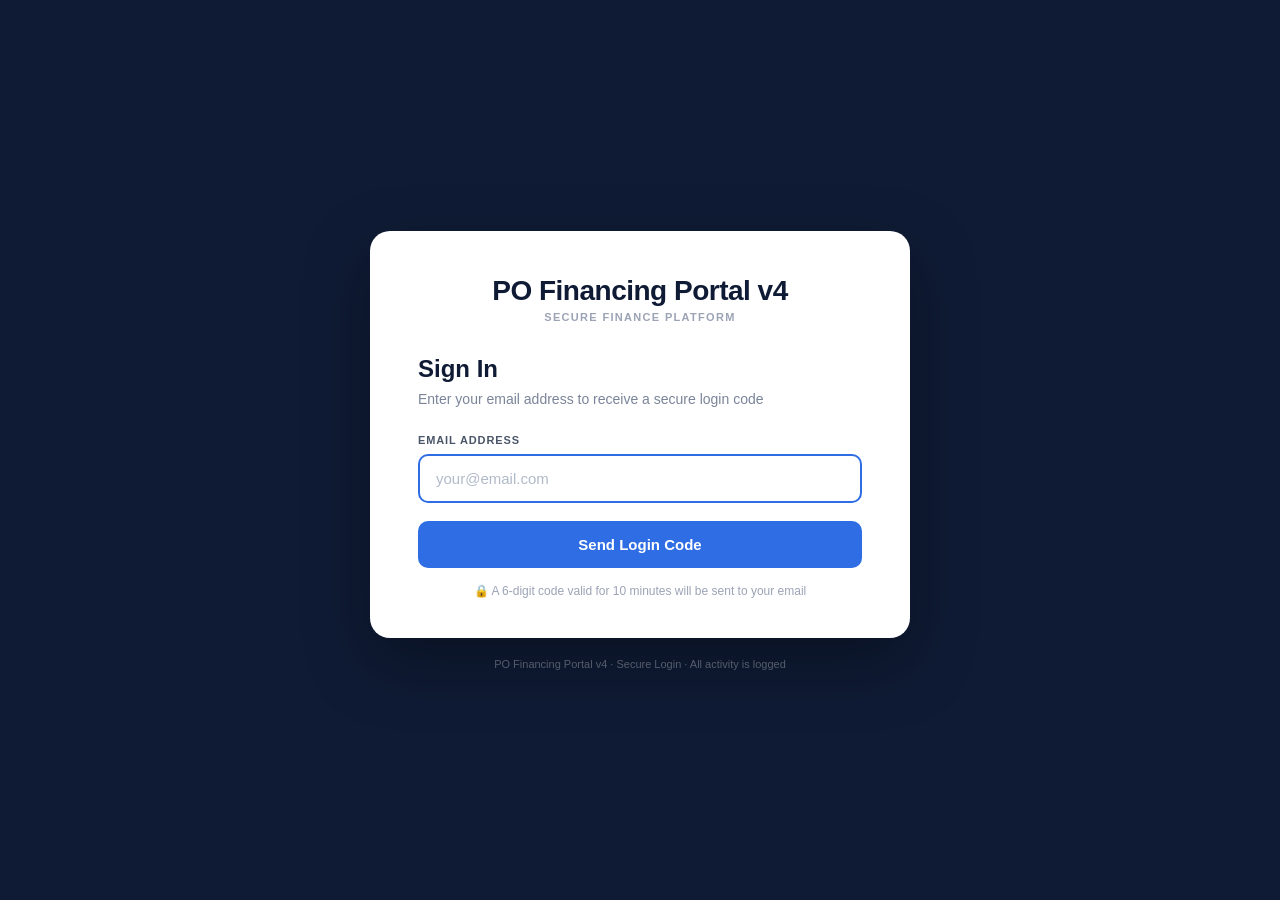
==== commit 51d726ea: "Add files via upload" ====
--- a/index.html
+++ b/index.html
@@ -1,7 +1,7 @@
 <!DOCTYPE html>
 <!-- ============================================================
      index.html
-     Version : 2.5
+     Version : 2.6
      Updated : 2026-04-15
      Changes :
        v2.5 -- Redesigned login page to match reference UI:
@@ -19,7 +19,7 @@
   <meta name="viewport" content="width=device-width, initial-scale=1">
   <title>Login — PO Financing Portal v4</title>
   <script src="/js/config.js?v=1.8"></script>
-  <script src="/js/navbar.js?v=2.1"></script>
+  <script src="/js/navbar.js?v=2.3"></script>
   <style>
     *, *::before, *::after { box-sizing: border-box; margin: 0; padding: 0; }
 
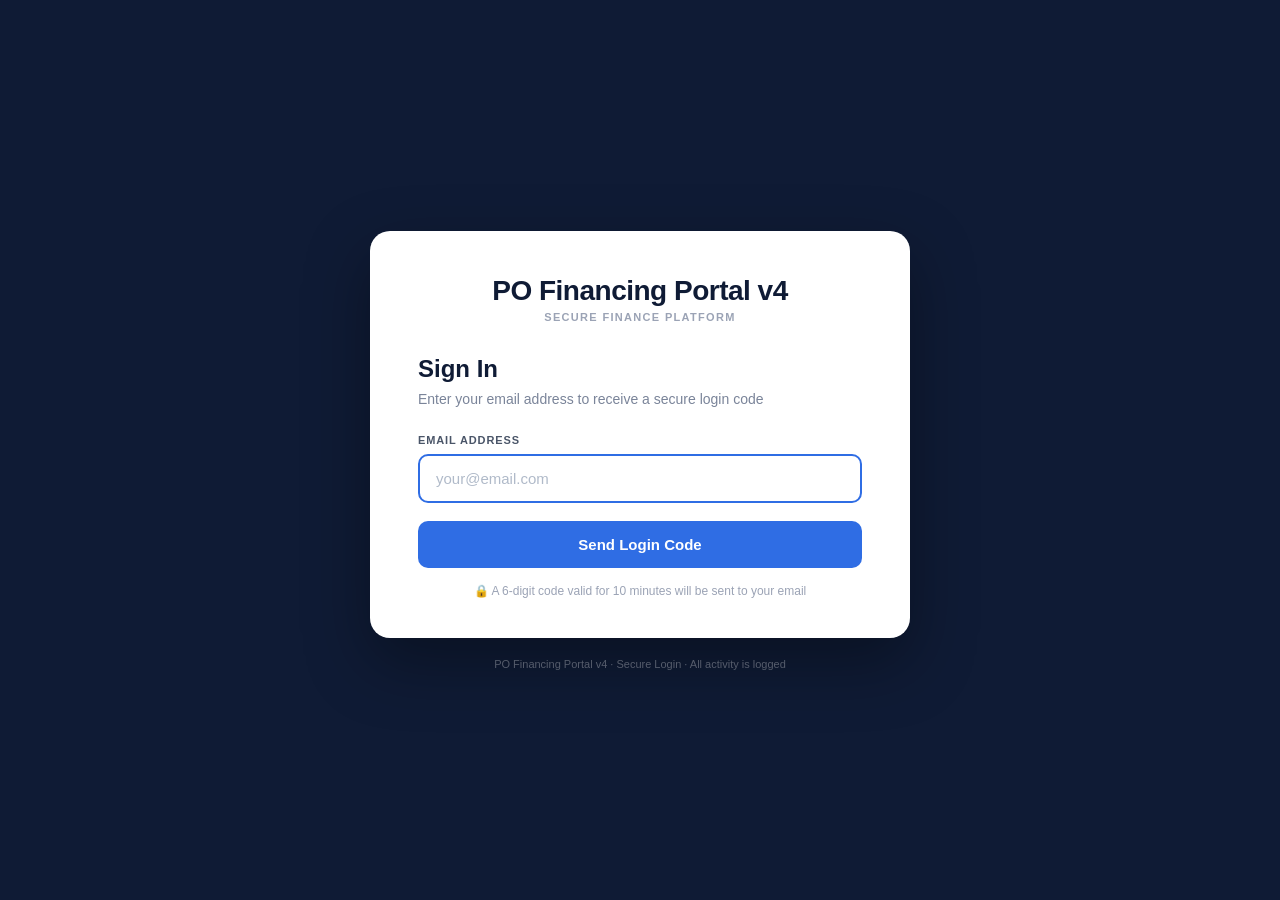
==== commit db91a487: "Add files via upload" ====
--- a/index.html
+++ b/index.html
@@ -19,7 +19,7 @@
   <meta name="viewport" content="width=device-width, initial-scale=1">
   <title>Login — PO Financing Portal v4</title>
   <script src="/js/config.js?v=1.8"></script>
-  <script src="/js/navbar.js?v=2.3"></script>
+  <script src="/js/navbar.js?v=2.4"></script>
   <style>
     *, *::before, *::after { box-sizing: border-box; margin: 0; padding: 0; }
 
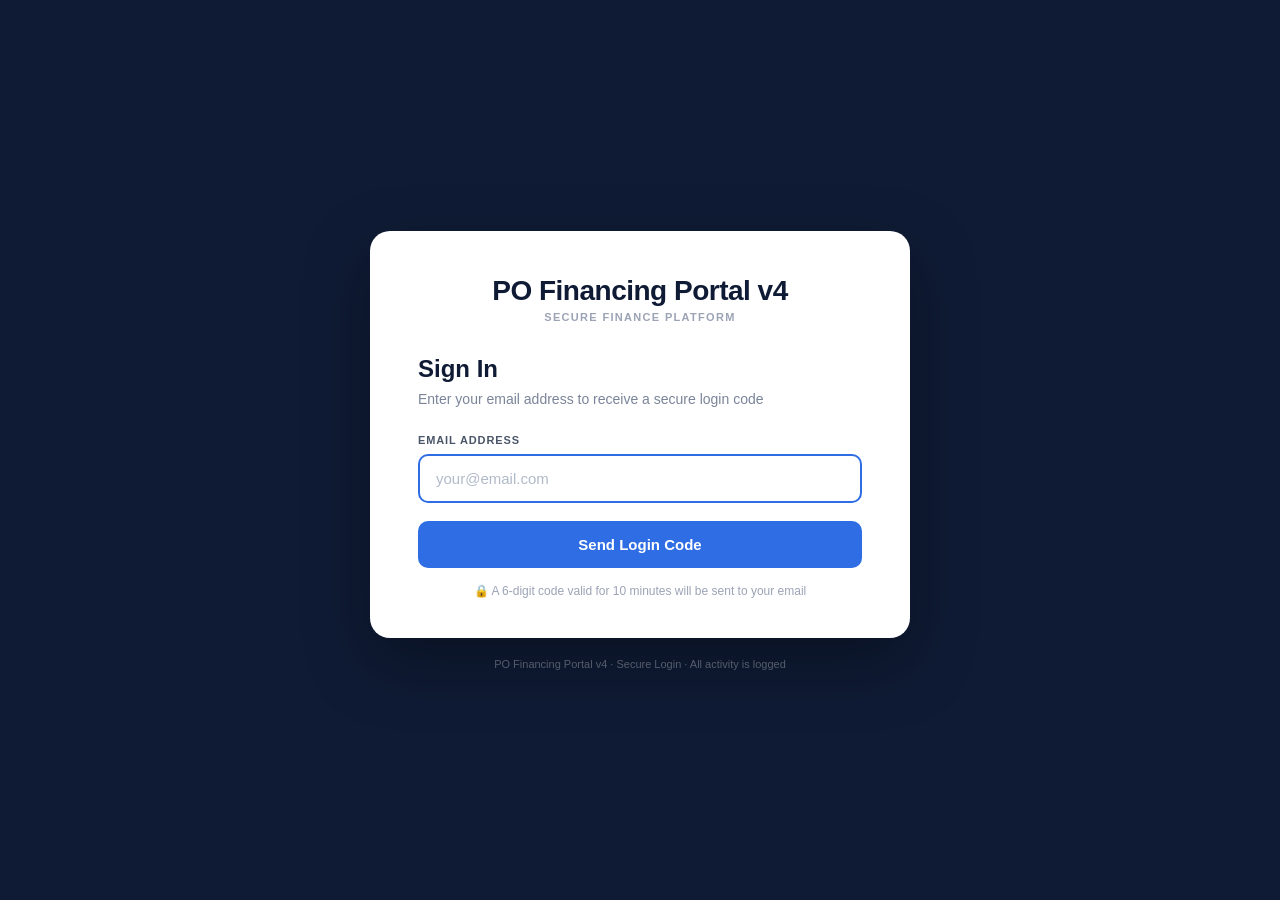
==== commit 224f26ce: "Add files via upload" ====
--- a/index.html
+++ b/index.html
@@ -18,7 +18,7 @@
   <meta charset="UTF-8">
   <meta name="viewport" content="width=device-width, initial-scale=1">
   <title>Login — PO Financing Portal v4</title>
-  <script src="/js/config.js?v=1.8"></script>
+  <script src="/js/config.js?v=1.2"></script>
   <script src="/js/navbar.js?v=2.4"></script>
   <style>
     *, *::before, *::after { box-sizing: border-box; margin: 0; padding: 0; }
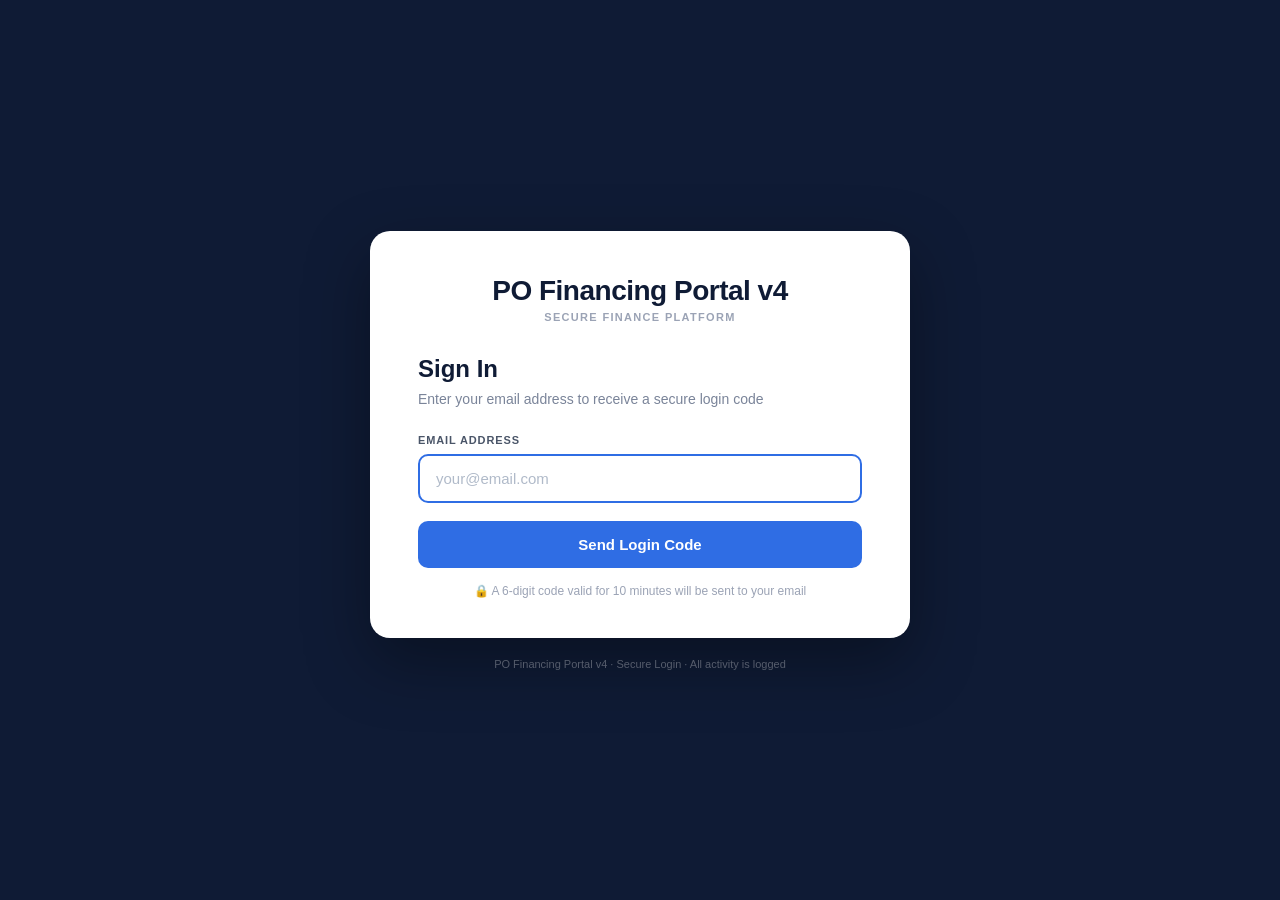
==== commit 16dacbab: "Add files via upload" ====
--- a/index.html
+++ b/index.html
@@ -19,7 +19,7 @@
   <meta name="viewport" content="width=device-width, initial-scale=1">
   <title>Login — PO Financing Portal v4</title>
   <script src="/js/config.js?v=1.2"></script>
-  <script src="/js/navbar.js?v=2.4"></script>
+  <script src="/js/navbar.js?v=2.5"></script>
   <style>
     *, *::before, *::after { box-sizing: border-box; margin: 0; padding: 0; }
 
